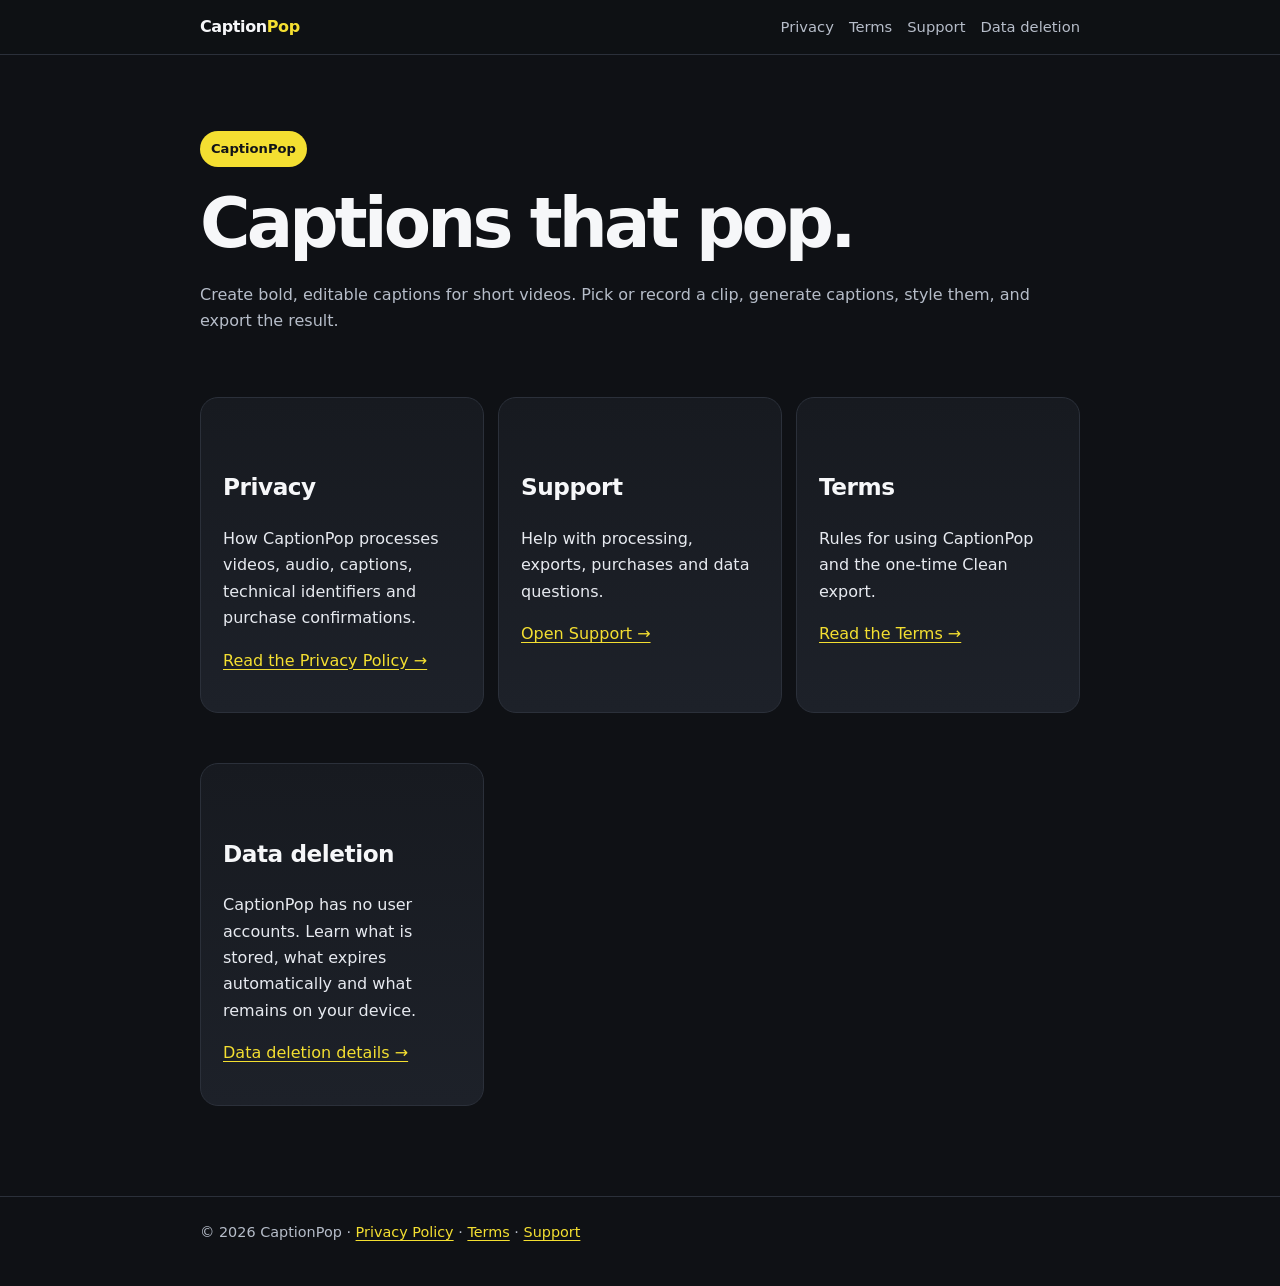
==== index.html @ 77ddbf79 "Add index.html" ====
<!doctype html>
<html lang="en">
<head>
<meta charset="utf-8">
<meta name="viewport" content="width=device-width,initial-scale=1">
<meta name="color-scheme" content="dark">
<title>CaptionPop</title>
<meta name="description" content="CaptionPop support, privacy and terms.">
<link rel="stylesheet" href="style.css">
</head>
<body>
<header>
  <nav class="nav" aria-label="Primary">
    <a class="brand" href="index.html">Caption<b>Pop</b></a>
    <div class="links">
      <a href="privacy.html">Privacy</a>
      <a href="terms.html">Terms</a>
      <a href="support.html">Support</a>
      <a href="data-deletion.html">Data deletion</a>
    </div>
  </nav>
</header>
<main>
<section class="hero">
  <span class="pill">CaptionPop</span>
  <h1>Captions that pop.</h1>
  <p class="muted">Create bold, editable captions for short videos. Pick or record a clip, generate captions, style them, and export the result.</p>
</section>
<div class="grid">
  <section class="card"><h2>Privacy</h2><p>How CaptionPop processes videos, audio, captions, technical identifiers and purchase confirmations.</p><p><a href="privacy.html">Read the Privacy Policy →</a></p></section>
  <section class="card"><h2>Support</h2><p>Help with processing, exports, purchases and data questions.</p><p><a href="support.html">Open Support →</a></p></section>
  <section class="card"><h2>Terms</h2><p>Rules for using CaptionPop and the one-time Clean export.</p><p><a href="terms.html">Read the Terms →</a></p></section>
  <section class="card"><h2>Data deletion</h2><p>CaptionPop has no user accounts. Learn what is stored, what expires automatically and what remains on your device.</p><p><a href="data-deletion.html">Data deletion details →</a></p></section>
</div>
</main>
<footer>
  <div class="footer">
    © 2026 CaptionPop · <a href="privacy.html">Privacy Policy</a> ·
    <a href="terms.html">Terms</a> · <a href="support.html">Support</a>
  </div>
</footer>
</body>
</html>
---- style.css ----
:root{
  --bg:#0f1115;
  --panel:#171a20;
  --panel2:#1d2129;
  --text:#f6f7f9;
  --muted:#b6bdc9;
  --line:#2b303a;
  --accent:#f4df31;
  --ink:#111318;
  --max:920px;
}
*{box-sizing:border-box}
html{scroll-behavior:smooth}
body{
  margin:0;
  font-family:Inter,ui-sans-serif,system-ui,-apple-system,BlinkMacSystemFont,"Segoe UI",Roboto,Arial,sans-serif;
  background:var(--bg);
  color:var(--text);
  line-height:1.65;
}
a{color:var(--accent);text-underline-offset:3px}
header{
  position:sticky;top:0;z-index:5;
  background:rgba(15,17,21,.94);
  backdrop-filter:blur(10px);
  border-bottom:1px solid var(--line);
}
.nav{
  max-width:var(--max);margin:auto;padding:14px 20px;
  display:flex;gap:18px;align-items:center;justify-content:space-between;
}
.brand{font-weight:900;letter-spacing:-.4px;color:var(--text);text-decoration:none}
.brand b{color:var(--accent)}
.links{display:flex;gap:15px;flex-wrap:wrap;font-size:.92rem}
.links a{color:var(--muted);text-decoration:none}
.links a:hover{color:var(--text)}
main{max-width:var(--max);margin:auto;padding:56px 20px 72px}
.hero{padding:20px 0 28px}
.kicker{font-size:.8rem;text-transform:uppercase;letter-spacing:.16em;color:var(--accent);font-weight:800}
h1{font-size:clamp(2.1rem,6vw,4.3rem);line-height:1.02;letter-spacing:-.055em;margin:.3em 0 .35em}
h2{font-size:1.45rem;margin-top:2.1em;letter-spacing:-.02em}
h3{font-size:1.05rem;margin-top:1.6em}
p,li{color:#e7eaf0}
.muted{color:var(--muted)}
.card{
  background:linear-gradient(180deg,var(--panel),var(--panel2));
  border:1px solid var(--line);
  border-radius:18px;
  padding:22px;
  margin:18px 0;
}
.grid{display:grid;grid-template-columns:repeat(auto-fit,minmax(240px,1fr));gap:14px}
.pill{display:inline-block;background:var(--accent);color:var(--ink);font-weight:900;border-radius:999px;padding:7px 11px;font-size:.82rem}
.notice{border-left:4px solid var(--accent);padding:12px 16px;background:#181b21;border-radius:8px}
code{background:#20242b;padding:.15rem .35rem;border-radius:5px}
footer{border-top:1px solid var(--line);color:var(--muted)}
.footer{max-width:var(--max);margin:auto;padding:24px 20px 42px;font-size:.9rem}
ul{padding-left:1.25rem}
table{width:100%;border-collapse:collapse;margin:16px 0}
td,th{border-bottom:1px solid var(--line);padding:10px 8px;text-align:left;vertical-align:top}
th{color:var(--muted);font-size:.86rem}
@media(max-width:650px){
  .nav{align-items:flex-start;flex-direction:column}
  main{padding-top:34px}
  .links{gap:11px}
}
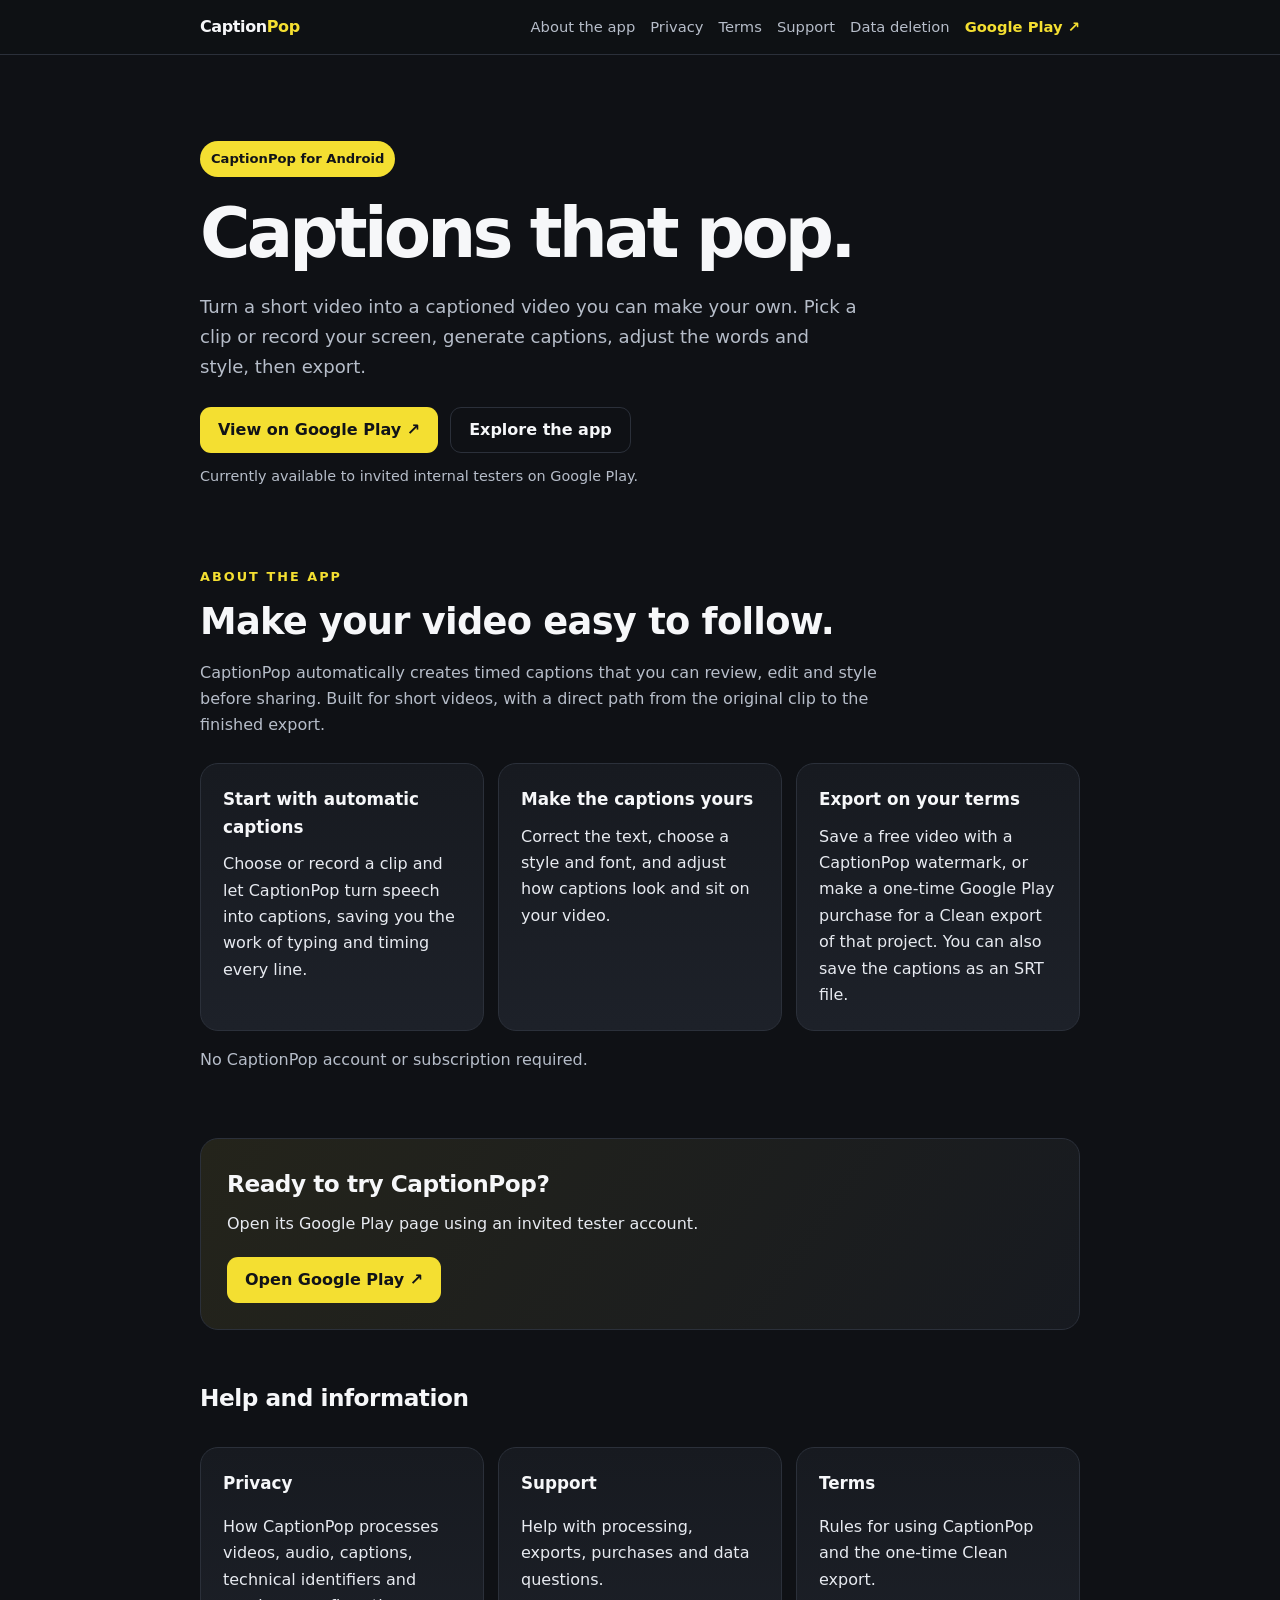
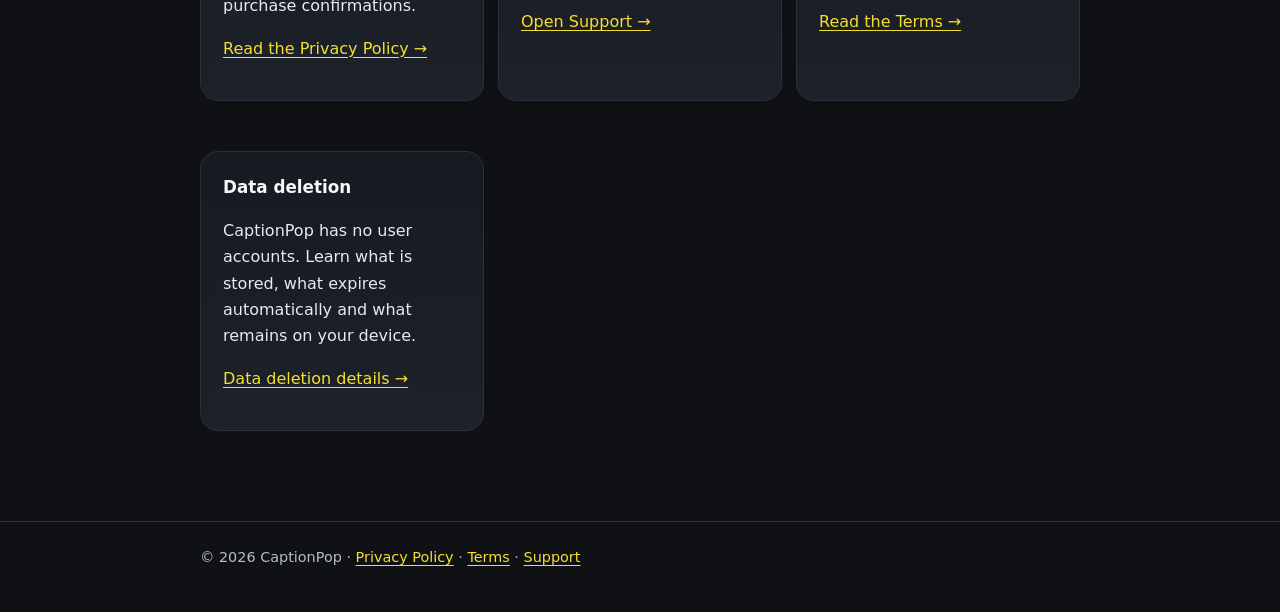
==== commit 8a4691b2: "Add app overview and Google Play links" ====
--- a/index.html
+++ b/index.html
@@ -4,8 +4,8 @@
 <meta charset="utf-8">
 <meta name="viewport" content="width=device-width,initial-scale=1">
 <meta name="color-scheme" content="dark">
-<title>CaptionPop</title>
-<meta name="description" content="CaptionPop support, privacy and terms.">
+<title>CaptionPop · Captions that pop</title>
+<meta name="description" content="CaptionPop adds editable captions to short videos. Choose a style, export for free with a watermark, or buy a one-time Clean export.">
 <link rel="stylesheet" href="style.css">
 </head>
 <body>
@@ -13,25 +13,51 @@
   <nav class="nav" aria-label="Primary">
     <a class="brand" href="index.html">Caption<b>Pop</b></a>
     <div class="links">
+      <a href="#about">About the app</a>
       <a href="privacy.html">Privacy</a>
       <a href="terms.html">Terms</a>
       <a href="support.html">Support</a>
       <a href="data-deletion.html">Data deletion</a>
+      <a class="nav-play" href="https://play.google.com/store/apps/details?id=app.captionpop.captionpop">Google Play ↗</a>
     </div>
   </nav>
 </header>
 <main>
-<section class="hero">
-  <span class="pill">CaptionPop</span>
-  <h1>Captions that pop.</h1>
-  <p class="muted">Create bold, editable captions for short videos. Pick or record a clip, generate captions, style them, and export the result.</p>
+<section class="hero" aria-labelledby="hero-title">
+  <span class="pill">CaptionPop for Android</span>
+  <h1 id="hero-title">Captions that pop.</h1>
+  <p class="muted">Turn a short video into a captioned video you can make your own. Pick a clip or record your screen, generate captions, adjust the words and style, then export.</p>
+  <div class="actions">
+    <a class="button" href="https://play.google.com/store/apps/details?id=app.captionpop.captionpop">View on Google Play ↗</a>
+    <a class="button button-secondary" href="#about">Explore the app</a>
+  </div>
+  <p class="availability">Currently available to invited internal testers on Google Play.</p>
 </section>
-<div class="grid">
-  <section class="card"><h2>Privacy</h2><p>How CaptionPop processes videos, audio, captions, technical identifiers and purchase confirmations.</p><p><a href="privacy.html">Read the Privacy Policy →</a></p></section>
-  <section class="card"><h2>Support</h2><p>Help with processing, exports, purchases and data questions.</p><p><a href="support.html">Open Support →</a></p></section>
-  <section class="card"><h2>Terms</h2><p>Rules for using CaptionPop and the one-time Clean export.</p><p><a href="terms.html">Read the Terms →</a></p></section>
-  <section class="card"><h2>Data deletion</h2><p>CaptionPop has no user accounts. Learn what is stored, what expires automatically and what remains on your device.</p><p><a href="data-deletion.html">Data deletion details →</a></p></section>
-</div>
+<section id="about" class="about" aria-labelledby="about-title">
+  <div class="kicker">About the app</div>
+  <h2 id="about-title">Make your video easy to follow.</h2>
+  <p class="muted">CaptionPop automatically creates timed captions that you can review, edit and style before sharing. Built for short videos, with a direct path from the original clip to the finished export.</p>
+  <div class="grid feature-grid">
+    <div class="card"><h3>Start with automatic captions</h3><p>Choose or record a clip and let CaptionPop turn speech into captions, saving you the work of typing and timing every line.</p></div>
+    <div class="card"><h3>Make the captions yours</h3><p>Correct the text, choose a style and font, and adjust how captions look and sit on your video.</p></div>
+    <div class="card"><h3>Export on your terms</h3><p>Save a free video with a CaptionPop watermark, or make a one-time Google Play purchase for a Clean export of that project. You can also save the captions as an SRT file.</p></div>
+  </div>
+  <p class="muted">No CaptionPop account or subscription required.</p>
+</section>
+<section class="cta-panel" aria-labelledby="cta-title">
+  <h2 id="cta-title">Ready to try CaptionPop?</h2>
+  <p>Open its Google Play page using an invited tester account.</p>
+  <a class="button" href="https://play.google.com/store/apps/details?id=app.captionpop.captionpop">Open Google Play ↗</a>
+</section>
+<section class="site-info" aria-labelledby="info-title">
+  <h2 id="info-title">Help and information</h2>
+  <div class="grid">
+    <div class="card"><h3>Privacy</h3><p>How CaptionPop processes videos, audio, captions, technical identifiers and purchase confirmations.</p><p><a href="privacy.html">Read the Privacy Policy →</a></p></div>
+    <div class="card"><h3>Support</h3><p>Help with processing, exports, purchases and data questions.</p><p><a href="support.html">Open Support →</a></p></div>
+    <div class="card"><h3>Terms</h3><p>Rules for using CaptionPop and the one-time Clean export.</p><p><a href="terms.html">Read the Terms →</a></p></div>
+    <div class="card"><h3>Data deletion</h3><p>CaptionPop has no user accounts. Learn what is stored, what expires automatically and what remains on your device.</p><p><a href="data-deletion.html">Data deletion details →</a></p></div>
+  </div>
+</section>
 </main>
 <footer>
   <div class="footer">
--- a/style.css
+++ b/style.css
@@ -64,3 +64,38 @@
   main{padding-top:34px}
   .links{gap:11px}
 }
+
+/* Landing page */
+.links .nav-play{color:var(--accent);font-weight:800}
+.hero{padding:30px 0 62px}
+.hero .muted{max-width:660px;font-size:1.13rem}
+.actions{display:flex;flex-wrap:wrap;align-items:center;gap:12px;margin-top:26px}
+.button{
+  display:inline-flex;align-items:center;justify-content:center;
+  min-height:46px;padding:11px 18px;border-radius:11px;
+  background:var(--accent);color:var(--ink);
+  font-weight:800;text-decoration:none;line-height:1.3;
+}
+.button:hover,.button:focus-visible{background:#fff078;color:var(--ink)}
+.button-secondary{background:transparent;border:1px solid var(--line);color:var(--text)}
+.button-secondary:hover,.button-secondary:focus-visible{background:var(--panel2);color:var(--text)}
+.availability{color:var(--muted);font-size:.9rem;margin-top:12px}
+.about{scroll-margin-top:110px}
+.about h2{font-size:clamp(1.6rem,4vw,2.3rem);line-height:1.2;margin:.35em 0}
+.about>.muted{max-width:710px}
+.feature-grid{margin:24px 0 12px}
+.feature-grid .card{margin:0}
+.feature-grid h3,.site-info h3{margin:0 0 10px}
+.feature-grid p{margin:0}
+.cta-panel{
+  margin:64px 0 48px;padding:26px;
+  border:1px solid var(--line);border-radius:18px;
+  background:linear-gradient(125deg,#24241b,var(--panel));
+}
+.cta-panel h2{margin:0}
+.cta-panel p{margin:8px 0 20px}
+.site-info h2{margin-bottom:12px}
+@media(max-width:650px){
+  .hero{padding-bottom:48px}
+  .cta-panel{margin:48px 0 38px}
+}
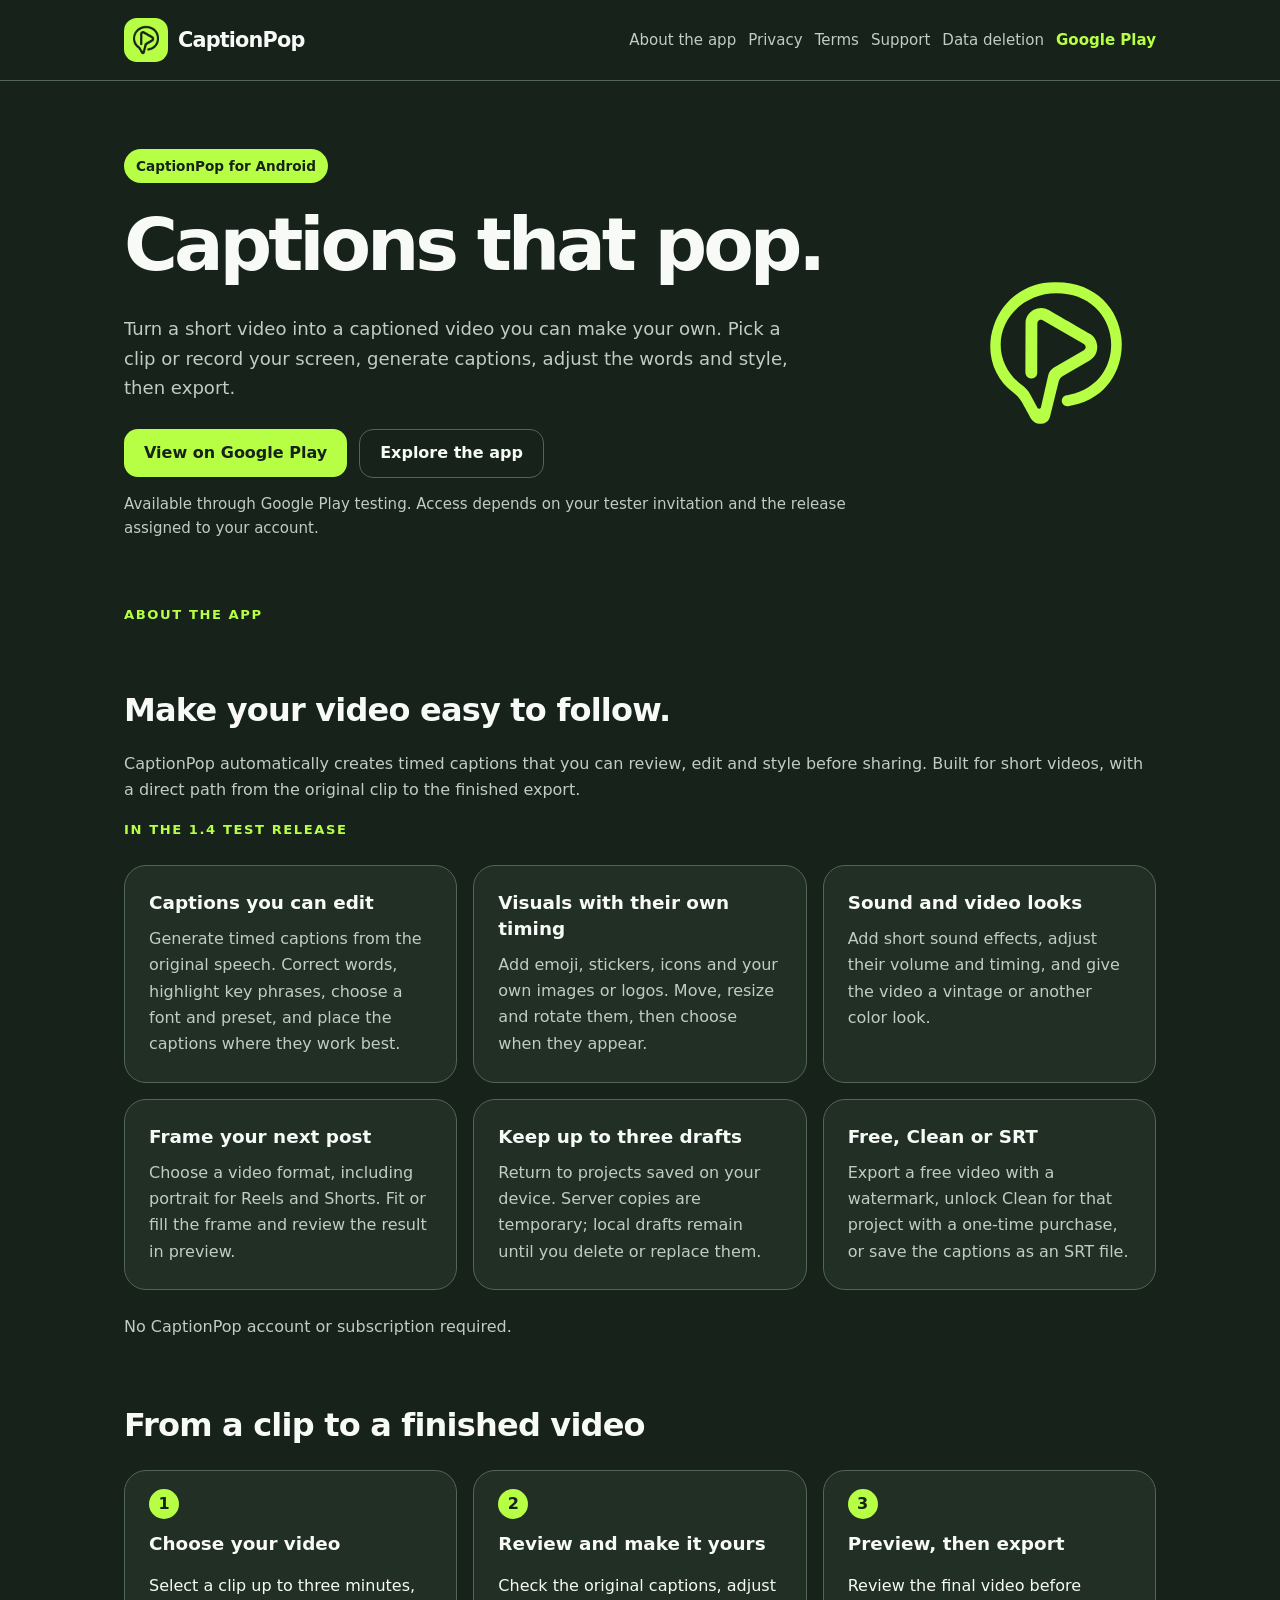
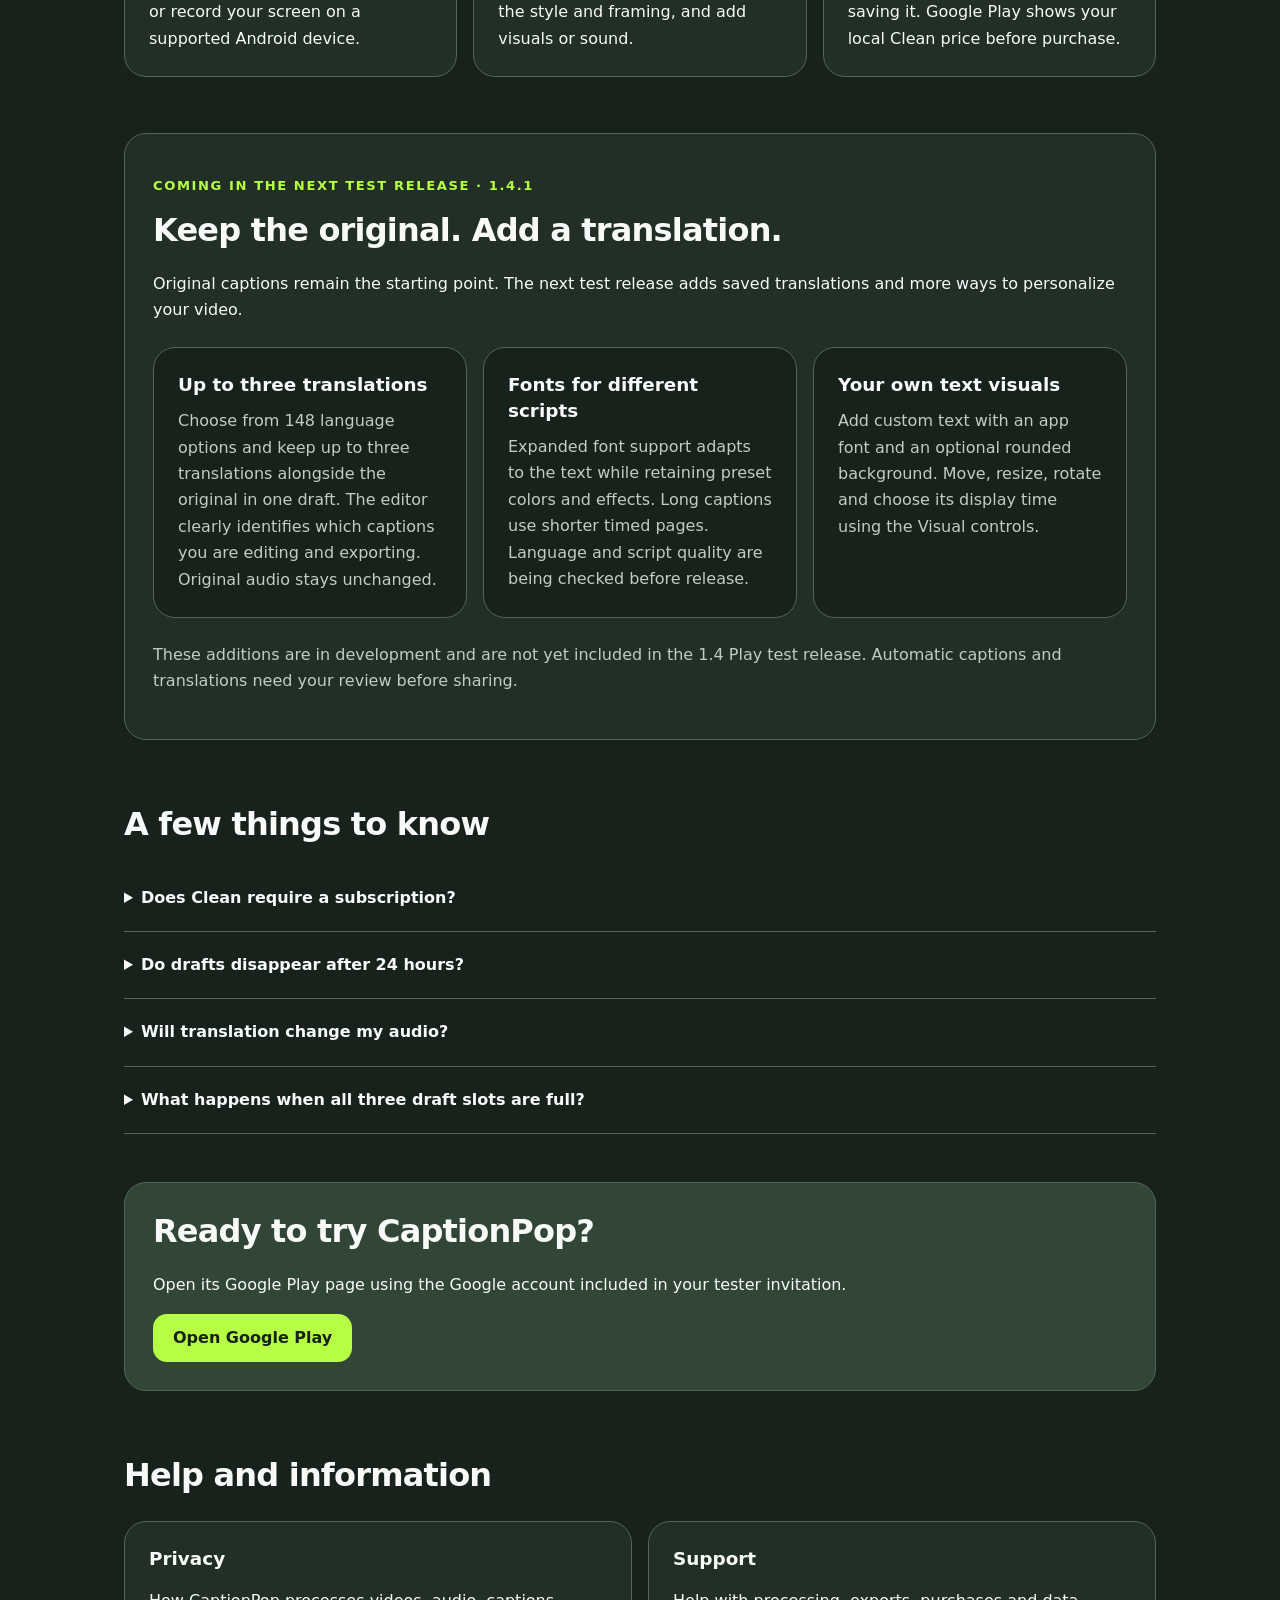
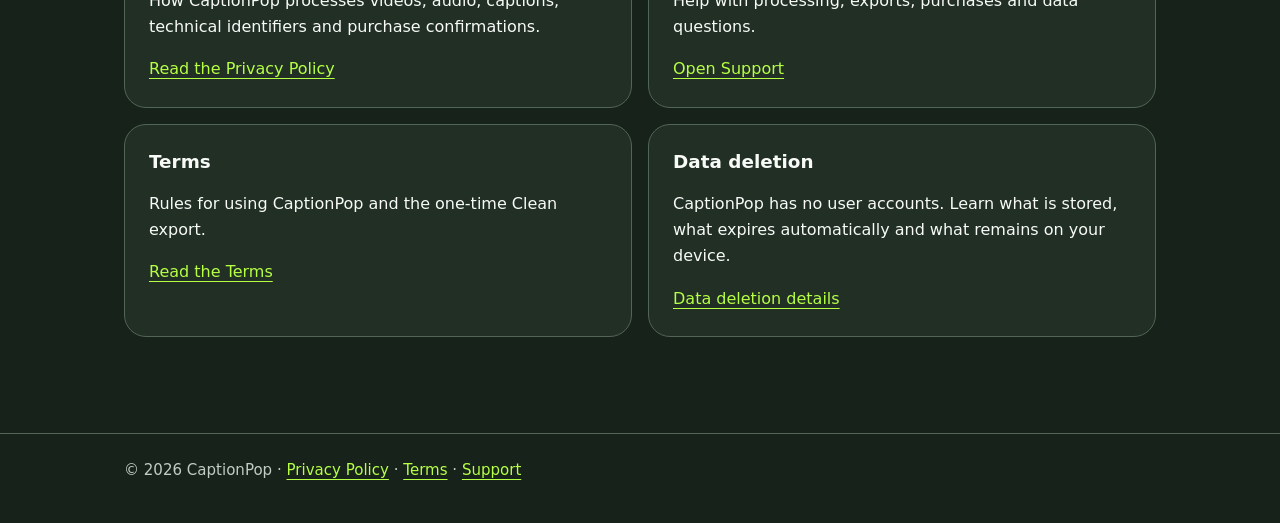
==== commit 6b7ff3f8: "Refresh brand and document current and upcoming features" ====
--- a/index.html
+++ b/index.html
@@ -6,56 +6,91 @@
 <meta name="color-scheme" content="dark">
 <title>CaptionPop · Captions that pop</title>
 <meta name="description" content="CaptionPop adds editable captions to short videos. Choose a style, export for free with a watermark, or buy a one-time Clean export.">
+<link rel="icon" href="assets/app-icon.png" type="image/png">
 <link rel="stylesheet" href="style.css">
 </head>
 <body>
+<a class="skip-link" href="#main-content">Skip to content</a>
 <header>
   <nav class="nav" aria-label="Primary">
-    <a class="brand" href="index.html">Caption<b>Pop</b></a>
+    <a class="brand" href="index.html"><img src="assets/app-icon.png" width="44" height="44" alt=""><span>CaptionPop</span></a>
     <div class="links">
       <a href="#about">About the app</a>
       <a href="privacy.html">Privacy</a>
       <a href="terms.html">Terms</a>
       <a href="support.html">Support</a>
       <a href="data-deletion.html">Data deletion</a>
-      <a class="nav-play" href="https://play.google.com/store/apps/details?id=app.captionpop.captionpop">Google Play ↗</a>
+      <a class="nav-play" href="https://play.google.com/store/apps/details?id=app.captionpop.captionpop">Google Play</a>
     </div>
   </nav>
 </header>
-<main>
-<section class="hero" aria-labelledby="hero-title">
+<main id="main-content">
+<section class="hero hero-layout" aria-labelledby="hero-title">
+  <div>
   <span class="pill">CaptionPop for Android</span>
   <h1 id="hero-title">Captions that pop.</h1>
   <p class="muted">Turn a short video into a captioned video you can make your own. Pick a clip or record your screen, generate captions, adjust the words and style, then export.</p>
   <div class="actions">
-    <a class="button" href="https://play.google.com/store/apps/details?id=app.captionpop.captionpop">View on Google Play ↗</a>
+    <a class="button" href="https://play.google.com/store/apps/details?id=app.captionpop.captionpop">View on Google Play</a>
     <a class="button button-secondary" href="#about">Explore the app</a>
   </div>
-  <p class="availability">Currently available to invited internal testers on Google Play.</p>
+  <p class="availability">Available through Google Play testing. Access depends on your tester invitation and the release assigned to your account.</p>
+  </div>
+  <img class="hero-mark" src="assets/logo-lime.svg" width="200" height="200" alt="" aria-hidden="true">
 </section>
 <section id="about" class="about" aria-labelledby="about-title">
   <div class="kicker">About the app</div>
   <h2 id="about-title">Make your video easy to follow.</h2>
   <p class="muted">CaptionPop automatically creates timed captions that you can review, edit and style before sharing. Built for short videos, with a direct path from the original clip to the finished export.</p>
+  <p class="kicker">In the 1.4 test release</p>
   <div class="grid feature-grid">
-    <div class="card"><h3>Start with automatic captions</h3><p>Choose or record a clip and let CaptionPop turn speech into captions, saving you the work of typing and timing every line.</p></div>
-    <div class="card"><h3>Make the captions yours</h3><p>Correct the text, choose a style and font, and adjust how captions look and sit on your video.</p></div>
-    <div class="card"><h3>Export on your terms</h3><p>Save a free video with a CaptionPop watermark, or make a one-time Google Play purchase for a Clean export of that project. You can also save the captions as an SRT file.</p></div>
+    <div class="card"><h3>Captions you can edit</h3><p>Generate timed captions from the original speech. Correct words, highlight key phrases, choose a font and preset, and place the captions where they work best.</p></div>
+    <div class="card"><h3>Visuals with their own timing</h3><p>Add emoji, stickers, icons and your own images or logos. Move, resize and rotate them, then choose when they appear.</p></div>
+    <div class="card"><h3>Sound and video looks</h3><p>Add short sound effects, adjust their volume and timing, and give the video a vintage or another color look.</p></div>
+    <div class="card"><h3>Frame your next post</h3><p>Choose a video format, including portrait for Reels and Shorts. Fit or fill the frame and review the result in preview.</p></div>
+    <div class="card"><h3>Keep up to three drafts</h3><p>Return to projects saved on your device. Server copies are temporary; local drafts remain until you delete or replace them.</p></div>
+    <div class="card"><h3>Free, Clean or SRT</h3><p>Export a free video with a watermark, unlock Clean for that project with a one-time purchase, or save the captions as an SRT file.</p></div>
   </div>
   <p class="muted">No CaptionPop account or subscription required.</p>
 </section>
+<section aria-labelledby="workflow-title">
+  <h2 id="workflow-title">From a clip to a finished video</h2>
+  <ol class="grid steps">
+    <li class="card"><h3>Choose your video</h3><p>Select a clip up to three minutes, or record your screen on a supported Android device.</p></li>
+    <li class="card"><h3>Review and make it yours</h3><p>Check the original captions, adjust the style and framing, and add visuals or sound.</p></li>
+    <li class="card"><h3>Preview, then export</h3><p>Review the final video before saving it. Google Play shows your local Clean price before purchase.</p></li>
+  </ol>
+</section>
+<section class="coming" aria-labelledby="coming-title">
+  <p class="kicker">Coming in the next test release · 1.4.1</p>
+  <h2 id="coming-title">Keep the original. Add a translation.</h2>
+  <p>Original captions remain the starting point. The next test release adds saved translations and more ways to personalize your video.</p>
+  <div class="grid feature-grid">
+    <div class="card"><h3>Up to three translations</h3><p>Choose from 148 language options and keep up to three translations alongside the original in one draft. The editor clearly identifies which captions you are editing and exporting. Original audio stays unchanged.</p></div>
+    <div class="card"><h3>Fonts for different scripts</h3><p>Expanded font support adapts to the text while retaining preset colors and effects. Long captions use shorter timed pages. Language and script quality are being checked before release.</p></div>
+    <div class="card"><h3>Your own text visuals</h3><p>Add custom text with an app font and an optional rounded background. Move, resize, rotate and choose its display time using the Visual controls.</p></div>
+  </div>
+  <p class="muted">These additions are in development and are not yet included in the 1.4 Play test release. Automatic captions and translations need your review before sharing.</p>
+</section>
+<section class="faq" aria-labelledby="faq-title">
+  <h2 id="faq-title">A few things to know</h2>
+  <details><summary>Does Clean require a subscription?</summary><p>No. Clean is a one-time Google Play purchase for the selected project. Check the price and currency shown by Google Play before confirming. A purchase does not transfer to a replacement draft.</p></details>
+  <details><summary>Do drafts disappear after 24 hours?</summary><p>Local drafts remain on your device until you delete or replace them. Temporary server copies are scheduled for deletion within 24 hours; reopening a draft does not renew that window. Keep your original video and save exports you want to retain.</p></details>
+  <details><summary>Will translation change my audio?</summary><p>No. The upcoming translation feature changes caption text. The original video and spoken audio remain unchanged; it is not voice dubbing.</p></details>
+  <details><summary>What happens when all three draft slots are full?</summary><p>Choose a draft to replace. The previous draft stays safe until the new video finishes processing and saving. An unfinished replacement can be resumed or discarded.</p></details>
+</section>
 <section class="cta-panel" aria-labelledby="cta-title">
   <h2 id="cta-title">Ready to try CaptionPop?</h2>
-  <p>Open its Google Play page using an invited tester account.</p>
-  <a class="button" href="https://play.google.com/store/apps/details?id=app.captionpop.captionpop">Open Google Play ↗</a>
+  <p>Open its Google Play page using the Google account included in your tester invitation.</p>
+  <a class="button" href="https://play.google.com/store/apps/details?id=app.captionpop.captionpop">Open Google Play</a>
 </section>
 <section class="site-info" aria-labelledby="info-title">
   <h2 id="info-title">Help and information</h2>
   <div class="grid">
-    <div class="card"><h3>Privacy</h3><p>How CaptionPop processes videos, audio, captions, technical identifiers and purchase confirmations.</p><p><a href="privacy.html">Read the Privacy Policy →</a></p></div>
-    <div class="card"><h3>Support</h3><p>Help with processing, exports, purchases and data questions.</p><p><a href="support.html">Open Support →</a></p></div>
-    <div class="card"><h3>Terms</h3><p>Rules for using CaptionPop and the one-time Clean export.</p><p><a href="terms.html">Read the Terms →</a></p></div>
-    <div class="card"><h3>Data deletion</h3><p>CaptionPop has no user accounts. Learn what is stored, what expires automatically and what remains on your device.</p><p><a href="data-deletion.html">Data deletion details →</a></p></div>
+    <div class="card"><h3>Privacy</h3><p>How CaptionPop processes videos, audio, captions, technical identifiers and purchase confirmations.</p><p><a href="privacy.html">Read the Privacy Policy</a></p></div>
+    <div class="card"><h3>Support</h3><p>Help with processing, exports, purchases and data questions.</p><p><a href="support.html">Open Support</a></p></div>
+    <div class="card"><h3>Terms</h3><p>Rules for using CaptionPop and the one-time Clean export.</p><p><a href="terms.html">Read the Terms</a></p></div>
+    <div class="card"><h3>Data deletion</h3><p>CaptionPop has no user accounts. Learn what is stored, what expires automatically and what remains on your device.</p><p><a href="data-deletion.html">Data deletion details</a></p></div>
   </div>
 </section>
 </main>
--- a/style.css
+++ b/style.css
@@ -1,101 +1,64 @@
-:root{
-  --bg:#0f1115;
-  --panel:#171a20;
-  --panel2:#1d2129;
-  --text:#f6f7f9;
-  --muted:#b6bdc9;
-  --line:#2b303a;
-  --accent:#f4df31;
-  --ink:#111318;
-  --max:920px;
-}
+/* CaptionPop brand tokens match the Android app. */
+:root{--bg:#17221A;--panel:#212F25;--panel2:#314636;--text:#f7faf7;--muted:#c0cdc2;--line:#526556;--accent:#B6FF45;--ink:#17221A;--max:1080px}
 *{box-sizing:border-box}
-html{scroll-behavior:smooth}
-body{
-  margin:0;
-  font-family:Inter,ui-sans-serif,system-ui,-apple-system,BlinkMacSystemFont,"Segoe UI",Roboto,Arial,sans-serif;
-  background:var(--bg);
-  color:var(--text);
-  line-height:1.65;
-}
-a{color:var(--accent);text-underline-offset:3px}
-header{
-  position:sticky;top:0;z-index:5;
-  background:rgba(15,17,21,.94);
-  backdrop-filter:blur(10px);
-  border-bottom:1px solid var(--line);
-}
-.nav{
-  max-width:var(--max);margin:auto;padding:14px 20px;
-  display:flex;gap:18px;align-items:center;justify-content:space-between;
-}
-.brand{font-weight:900;letter-spacing:-.4px;color:var(--text);text-decoration:none}
-.brand b{color:var(--accent)}
-.links{display:flex;gap:15px;flex-wrap:wrap;font-size:.92rem}
-.links a{color:var(--muted);text-decoration:none}
-.links a:hover{color:var(--text)}
-main{max-width:var(--max);margin:auto;padding:56px 20px 72px}
-.hero{padding:20px 0 28px}
-.kicker{font-size:.8rem;text-transform:uppercase;letter-spacing:.16em;color:var(--accent);font-weight:800}
-h1{font-size:clamp(2.1rem,6vw,4.3rem);line-height:1.02;letter-spacing:-.055em;margin:.3em 0 .35em}
-h2{font-size:1.45rem;margin-top:2.1em;letter-spacing:-.02em}
-h3{font-size:1.05rem;margin-top:1.6em}
-p,li{color:#e7eaf0}
-.muted{color:var(--muted)}
-.card{
-  background:linear-gradient(180deg,var(--panel),var(--panel2));
-  border:1px solid var(--line);
-  border-radius:18px;
-  padding:22px;
-  margin:18px 0;
-}
-.grid{display:grid;grid-template-columns:repeat(auto-fit,minmax(240px,1fr));gap:14px}
-.pill{display:inline-block;background:var(--accent);color:var(--ink);font-weight:900;border-radius:999px;padding:7px 11px;font-size:.82rem}
-.notice{border-left:4px solid var(--accent);padding:12px 16px;background:#181b21;border-radius:8px}
-code{background:#20242b;padding:.15rem .35rem;border-radius:5px}
-footer{border-top:1px solid var(--line);color:var(--muted)}
-.footer{max-width:var(--max);margin:auto;padding:24px 20px 42px;font-size:.9rem}
-ul{padding-left:1.25rem}
+html{scroll-behavior:smooth;scroll-padding-top:140px}
+body{margin:0;background:var(--bg);color:var(--text);font:1rem/1.65 system-ui,-apple-system,BlinkMacSystemFont,"Segoe UI",Roboto,Arial,sans-serif}
+a{color:var(--accent);text-underline-offset:4px}
+a:focus-visible,summary:focus-visible{outline:3px solid var(--accent);outline-offset:5px;border-radius:4px}
+header{border-bottom:1px solid var(--line);background:var(--bg)}
+.nav{max-width:var(--max);margin:auto;padding:16px 24px;display:flex;gap:20px;align-items:center;justify-content:space-between;flex-wrap:wrap}
+.brand{display:inline-flex;gap:10px;align-items:center;min-height:48px;flex-shrink:0;font-size:1.3rem;font-weight:800;letter-spacing:-.04em;color:var(--text);text-decoration:none}
+.brand img{width:44px;height:44px;border-radius:13px}
+.links{display:flex;gap:4px 12px;align-items:center;flex-wrap:wrap;font-size:.94rem}
+.links a{min-height:44px;display:inline-flex;align-items:center;color:var(--muted);text-decoration:none}
+.links a:hover,.links a[aria-current=page]{color:var(--text);text-decoration:underline}
+.links .nav-play{color:var(--accent);font-weight:700}
+main{max-width:var(--max);margin:auto;padding:48px 24px 72px}
+.hero{padding:20px 0 48px}
+.hero-layout{display:grid;grid-template-columns:minmax(0,1fr) 200px;align-items:center;gap:48px}
+.hero-mark{width:200px;height:200px}
+.hero .muted{max-width:680px;font-size:1.13rem}
+.kicker{color:var(--accent);font-size:.82rem;font-weight:700;letter-spacing:.12em;text-transform:uppercase}
+h1{font-size:clamp(2.3rem,6vw,4.6rem);line-height:1.07;letter-spacing:-.055em;margin:.3em 0 .4em;overflow-wrap:break-word}
+h2{font-size:clamp(1.5rem,3vw,2rem);line-height:1.3;letter-spacing:-.025em;margin:2em 0 .6em}
+h3{font-size:1.15rem;line-height:1.4;margin:1.4em 0 .6em}
+p,li{color:var(--text);overflow-wrap:break-word}
+.muted,.availability{color:var(--muted)}
+.availability{font-size:.94rem;margin-top:14px}
+.pill{display:inline-block;background:var(--accent);color:var(--ink);border-radius:999px;font-size:.85rem;font-weight:750;padding:6px 12px}
+.actions{display:flex;gap:12px;align-items:center;flex-wrap:wrap;margin-top:26px}
+.button{display:inline-flex;align-items:center;justify-content:center;min-height:48px;padding:12px 20px;border-radius:14px;background:var(--accent);color:var(--ink);font-weight:750;text-decoration:none;line-height:1.4;text-align:center}
+.button:hover{background:#c8ff78}
+.button-secondary{background:transparent;border:1px solid var(--line);color:var(--text)}
+.button-secondary:hover{background:var(--panel2)}
+.grid{display:grid;grid-template-columns:repeat(3,minmax(0,1fr));gap:16px;margin:24px 0}
+.card{padding:24px;border:1px solid var(--line);border-radius:22px;background:var(--panel);min-width:0}
+.card h2,.card h3{margin-top:0}
+.card p:last-child{margin-bottom:0}
+.feature-grid h3{margin-bottom:10px}
+.feature-grid p{margin:0;color:var(--muted)}
+.steps{list-style:none;padding:0;counter-reset:step}
+.steps li{counter-increment:step;position:relative;padding-top:60px}
+.steps li:before{content:counter(step);position:absolute;top:18px;left:24px;display:grid;place-items:center;width:30px;height:30px;border-radius:50%;background:var(--accent);color:var(--ink);font-weight:800}
+.coming{margin:56px 0;padding:28px;background:var(--panel);border:1px solid var(--line);border-radius:22px}
+.coming h2{margin-top:8px}
+.coming .card{background:var(--bg)}
+.notice{padding:14px 18px;background:var(--panel2);border-left:4px solid var(--accent);border-radius:12px}
+.cta-panel{margin:48px 0;padding:28px;border:1px solid var(--line);border-radius:22px;background:var(--panel2)}
+.cta-panel h2{margin-top:0}
+.site-info .grid{grid-template-columns:repeat(2,minmax(0,1fr))}
+.faq details{border-bottom:1px solid var(--line);padding:8px 0}
+.faq summary{min-height:48px;padding:12px 0;cursor:pointer;font-weight:650}
+.faq details p{margin:4px 0 18px;color:var(--muted)}
+code{background:var(--panel2);padding:.15rem .35rem;border-radius:5px;overflow-wrap:anywhere}
+ul{padding-left:1.3rem}
 table{width:100%;border-collapse:collapse;margin:16px 0}
-td,th{border-bottom:1px solid var(--line);padding:10px 8px;text-align:left;vertical-align:top}
-th{color:var(--muted);font-size:.86rem}
-@media(max-width:650px){
-  .nav{align-items:flex-start;flex-direction:column}
-  main{padding-top:34px}
-  .links{gap:11px}
-}
-
-/* Landing page */
-.links .nav-play{color:var(--accent);font-weight:800}
-.hero{padding:30px 0 62px}
-.hero .muted{max-width:660px;font-size:1.13rem}
-.actions{display:flex;flex-wrap:wrap;align-items:center;gap:12px;margin-top:26px}
-.button{
-  display:inline-flex;align-items:center;justify-content:center;
-  min-height:46px;padding:11px 18px;border-radius:11px;
-  background:var(--accent);color:var(--ink);
-  font-weight:800;text-decoration:none;line-height:1.3;
-}
-.button:hover,.button:focus-visible{background:#fff078;color:var(--ink)}
-.button-secondary{background:transparent;border:1px solid var(--line);color:var(--text)}
-.button-secondary:hover,.button-secondary:focus-visible{background:var(--panel2);color:var(--text)}
-.availability{color:var(--muted);font-size:.9rem;margin-top:12px}
-.about{scroll-margin-top:110px}
-.about h2{font-size:clamp(1.6rem,4vw,2.3rem);line-height:1.2;margin:.35em 0}
-.about>.muted{max-width:710px}
-.feature-grid{margin:24px 0 12px}
-.feature-grid .card{margin:0}
-.feature-grid h3,.site-info h3{margin:0 0 10px}
-.feature-grid p{margin:0}
-.cta-panel{
-  margin:64px 0 48px;padding:26px;
-  border:1px solid var(--line);border-radius:18px;
-  background:linear-gradient(125deg,#24241b,var(--panel));
-}
-.cta-panel h2{margin:0}
-.cta-panel p{margin:8px 0 20px}
-.site-info h2{margin-bottom:12px}
-@media(max-width:650px){
-  .hero{padding-bottom:48px}
-  .cta-panel{margin:48px 0 38px}
-}
+td,th{border-bottom:1px solid var(--line);padding:10px 8px;text-align:left;vertical-align:top;overflow-wrap:anywhere}
+th{color:var(--muted);font-size:.9rem}
+footer{border-top:1px solid var(--line)}
+.footer{max-width:var(--max);margin:auto;padding:24px 24px 40px;color:var(--muted);font-size:.94rem}
+.skip-link{position:absolute;top:8px;left:8px;transform:translateY(-180%);z-index:10;background:var(--accent);color:var(--ink);padding:12px}
+.skip-link:focus{transform:translateY(0)}
+@media(max-width:850px){.hero-layout{grid-template-columns:1fr}.hero-mark{display:none}.grid{grid-template-columns:repeat(2,minmax(0,1fr))}}
+@media(max-width:600px){.nav{align-items:flex-start;gap:8px;padding:12px 20px}.links{gap:2px 14px}main{padding:28px 20px 48px}.hero{padding:14px 0 32px}.grid,.site-info .grid{grid-template-columns:1fr}.card{padding:20px}.coming,.cta-panel{padding:20px;margin:36px 0}.actions{align-items:stretch}.actions .button{flex:1 1 180px}.footer{padding-inline:20px}}
+@media(prefers-reduced-motion:reduce){html{scroll-behavior:auto}}
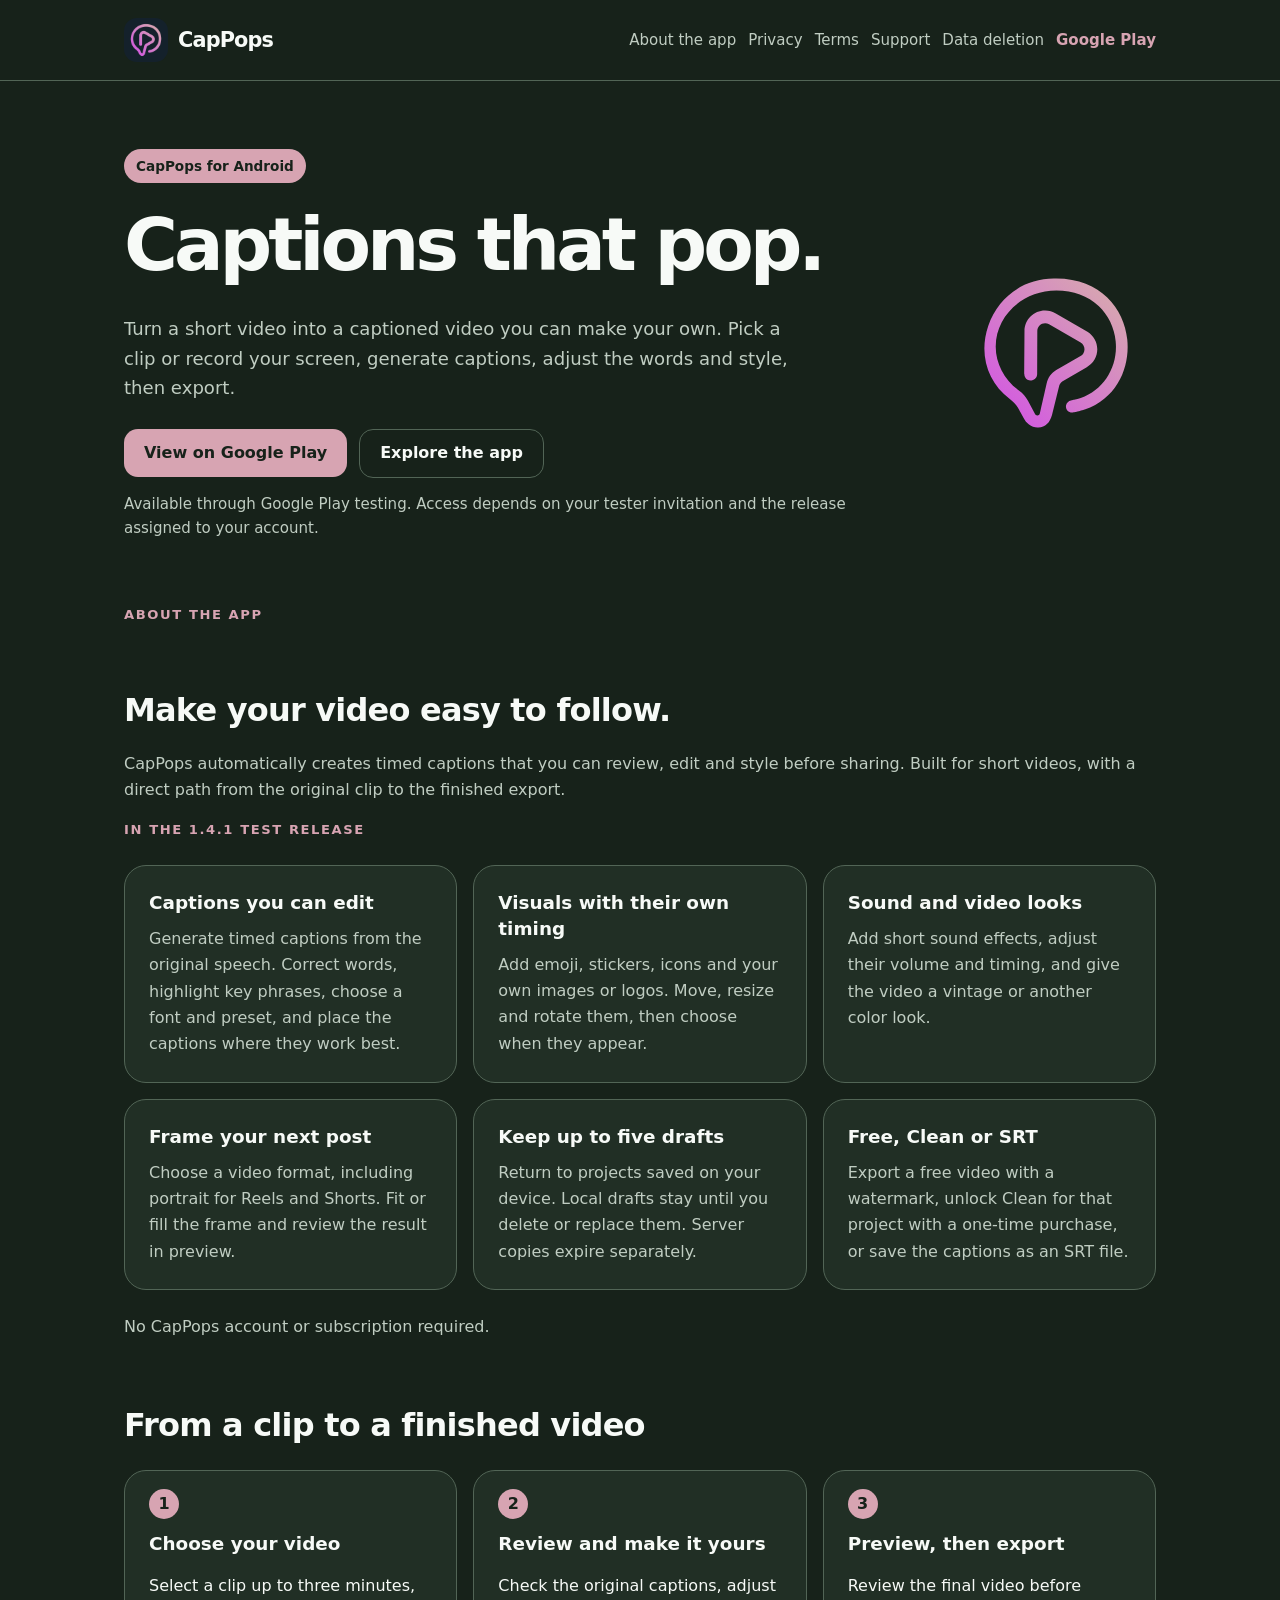
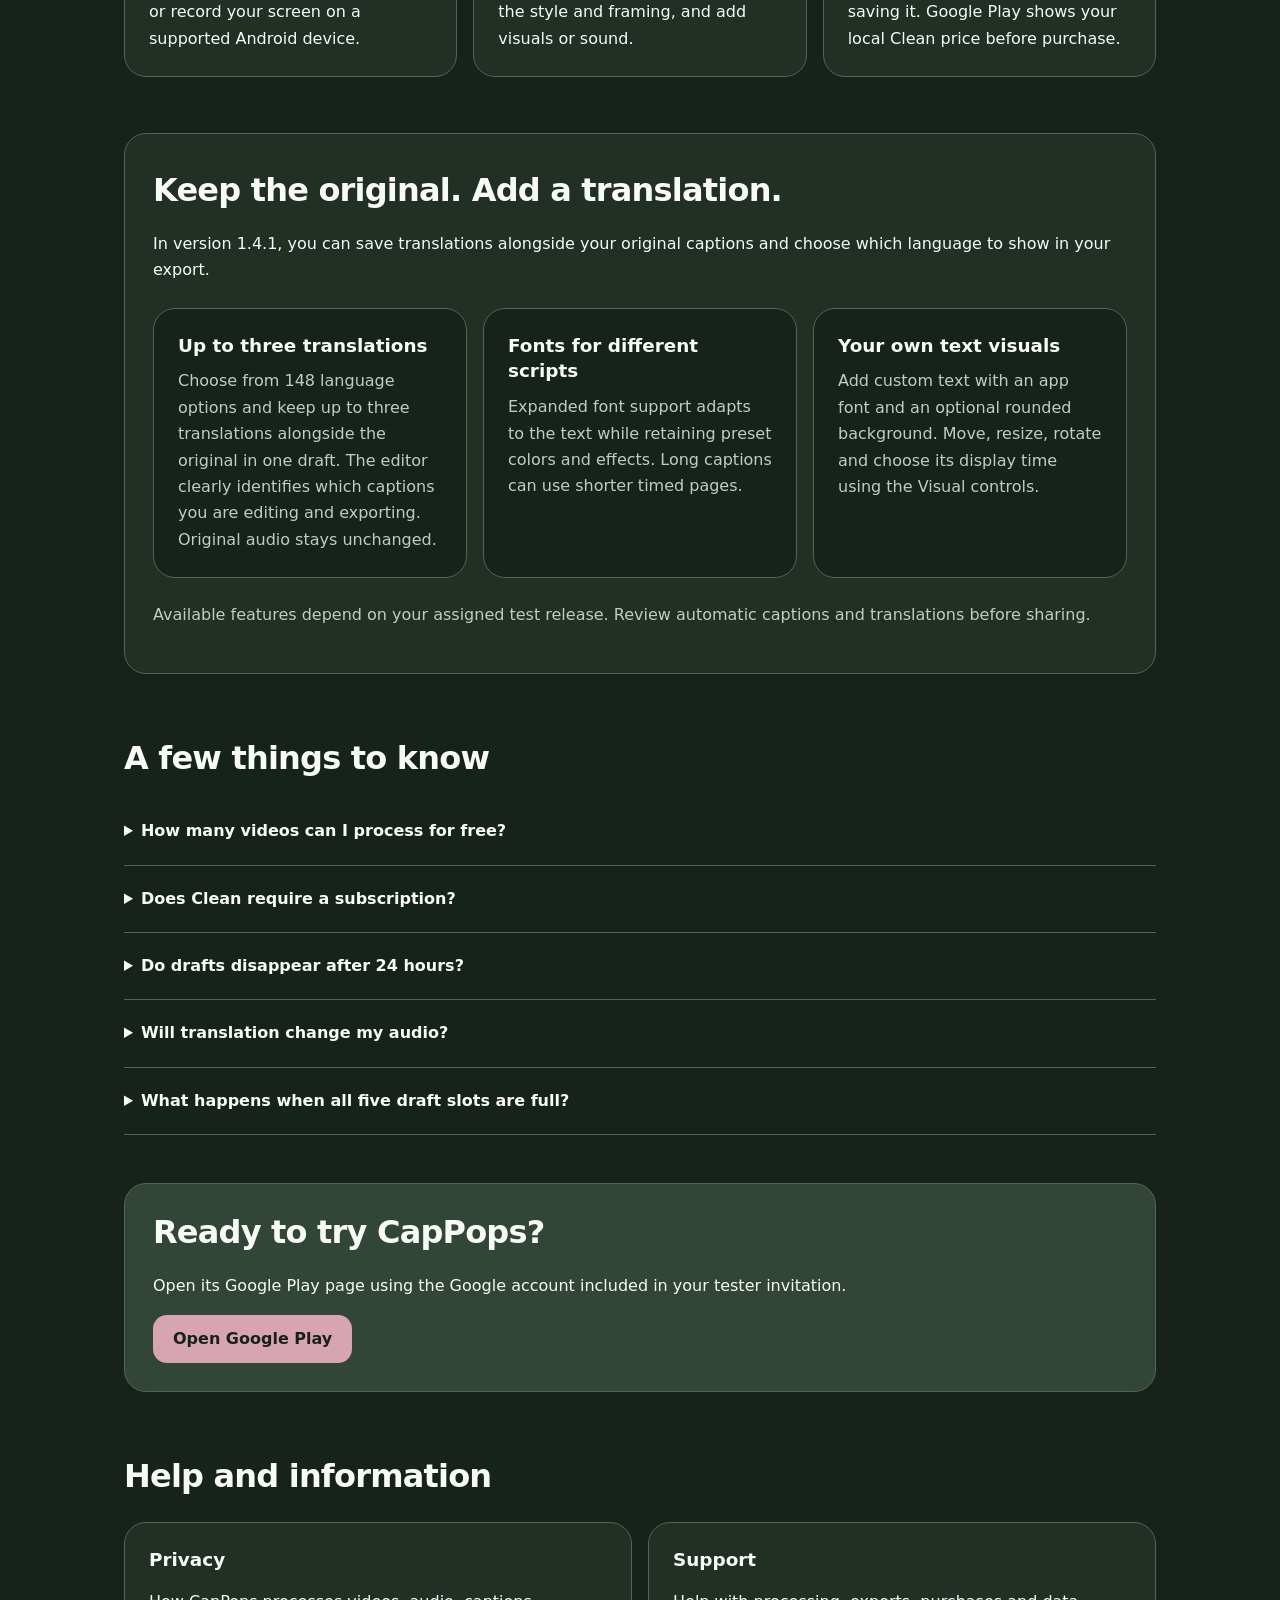
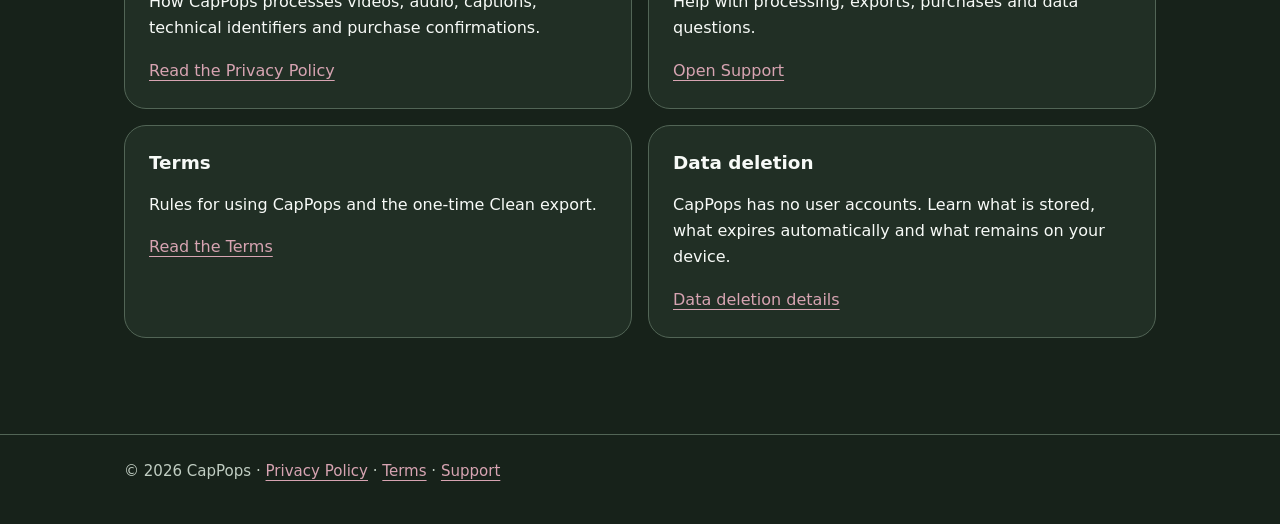
==== commit 462a1d24: "Update captionpop.app for CapPops and version 1.4.1" ====
--- a/index.html
+++ b/index.html
@@ -4,8 +4,8 @@
 <meta charset="utf-8">
 <meta name="viewport" content="width=device-width,initial-scale=1">
 <meta name="color-scheme" content="dark">
-<title>CaptionPop · Captions that pop</title>
-<meta name="description" content="CaptionPop adds editable captions to short videos. Choose a style, export for free with a watermark, or buy a one-time Clean export.">
+<title>CapPops · Captions that pop</title>
+<meta name="description" content="CapPops adds editable captions to short videos. Choose a style, export for free with a watermark, or buy a one-time Clean export.">
 <link rel="icon" href="assets/app-icon.png" type="image/png">
 <link rel="stylesheet" href="style.css">
 </head>
@@ -13,7 +13,7 @@
 <a class="skip-link" href="#main-content">Skip to content</a>
 <header>
   <nav class="nav" aria-label="Primary">
-    <a class="brand" href="index.html"><img src="assets/app-icon.png" width="44" height="44" alt=""><span>CaptionPop</span></a>
+    <a class="brand" href="index.html"><img src="assets/app-icon.png" width="44" height="44" alt=""><span>CapPops</span></a>
     <div class="links">
       <a href="#about">About the app</a>
       <a href="privacy.html">Privacy</a>
@@ -27,7 +27,7 @@
 <main id="main-content">
 <section class="hero hero-layout" aria-labelledby="hero-title">
   <div>
-  <span class="pill">CaptionPop for Android</span>
+  <span class="pill">CapPops for Android</span>
   <h1 id="hero-title">Captions that pop.</h1>
   <p class="muted">Turn a short video into a captioned video you can make your own. Pick a clip or record your screen, generate captions, adjust the words and style, then export.</p>
   <div class="actions">
@@ -36,22 +36,22 @@
   </div>
   <p class="availability">Available through Google Play testing. Access depends on your tester invitation and the release assigned to your account.</p>
   </div>
-  <img class="hero-mark" src="assets/logo-lime.svg" width="200" height="200" alt="" aria-hidden="true">
+  <img class="hero-mark" src="assets/logo.svg" width="200" height="200" alt="" aria-hidden="true">
 </section>
 <section id="about" class="about" aria-labelledby="about-title">
   <div class="kicker">About the app</div>
   <h2 id="about-title">Make your video easy to follow.</h2>
-  <p class="muted">CaptionPop automatically creates timed captions that you can review, edit and style before sharing. Built for short videos, with a direct path from the original clip to the finished export.</p>
-  <p class="kicker">In the 1.4 test release</p>
+  <p class="muted">CapPops automatically creates timed captions that you can review, edit and style before sharing. Built for short videos, with a direct path from the original clip to the finished export.</p>
+  <p class="kicker">In the 1.4.1 test release</p>
   <div class="grid feature-grid">
     <div class="card"><h3>Captions you can edit</h3><p>Generate timed captions from the original speech. Correct words, highlight key phrases, choose a font and preset, and place the captions where they work best.</p></div>
     <div class="card"><h3>Visuals with their own timing</h3><p>Add emoji, stickers, icons and your own images or logos. Move, resize and rotate them, then choose when they appear.</p></div>
     <div class="card"><h3>Sound and video looks</h3><p>Add short sound effects, adjust their volume and timing, and give the video a vintage or another color look.</p></div>
     <div class="card"><h3>Frame your next post</h3><p>Choose a video format, including portrait for Reels and Shorts. Fit or fill the frame and review the result in preview.</p></div>
-    <div class="card"><h3>Keep up to three drafts</h3><p>Return to projects saved on your device. Server copies are temporary; local drafts remain until you delete or replace them.</p></div>
+    <div class="card"><h3>Keep up to five drafts</h3><p>Return to projects saved on your device. Local drafts stay until you delete or replace them. Server copies expire separately.</p></div>
     <div class="card"><h3>Free, Clean or SRT</h3><p>Export a free video with a watermark, unlock Clean for that project with a one-time purchase, or save the captions as an SRT file.</p></div>
   </div>
-  <p class="muted">No CaptionPop account or subscription required.</p>
+  <p class="muted">No CapPops account or subscription required.</p>
 </section>
 <section aria-labelledby="workflow-title">
   <h2 id="workflow-title">From a clip to a finished video</h2>
@@ -61,42 +61,42 @@
     <li class="card"><h3>Preview, then export</h3><p>Review the final video before saving it. Google Play shows your local Clean price before purchase.</p></li>
   </ol>
 </section>
-<section class="coming" aria-labelledby="coming-title">
-  <p class="kicker">Coming in the next test release · 1.4.1</p>
-  <h2 id="coming-title">Keep the original. Add a translation.</h2>
-  <p>Original captions remain the starting point. The next test release adds saved translations and more ways to personalize your video.</p>
+<section class="translations" aria-labelledby="translation-title">
+  <h2 id="translation-title">Keep the original. Add a translation.</h2>
+  <p>In version 1.4.1, you can save translations alongside your original captions and choose which language to show in your export.</p>
   <div class="grid feature-grid">
     <div class="card"><h3>Up to three translations</h3><p>Choose from 148 language options and keep up to three translations alongside the original in one draft. The editor clearly identifies which captions you are editing and exporting. Original audio stays unchanged.</p></div>
-    <div class="card"><h3>Fonts for different scripts</h3><p>Expanded font support adapts to the text while retaining preset colors and effects. Long captions use shorter timed pages. Language and script quality are being checked before release.</p></div>
+    <div class="card"><h3>Fonts for different scripts</h3><p>Expanded font support adapts to the text while retaining preset colors and effects. Long captions can use shorter timed pages.</p></div>
     <div class="card"><h3>Your own text visuals</h3><p>Add custom text with an app font and an optional rounded background. Move, resize, rotate and choose its display time using the Visual controls.</p></div>
   </div>
-  <p class="muted">These additions are in development and are not yet included in the 1.4 Play test release. Automatic captions and translations need your review before sharing.</p>
+  <p class="muted">Available features depend on your assigned test release. Review automatic captions and translations before sharing.</p>
 </section>
 <section class="faq" aria-labelledby="faq-title">
   <h2 id="faq-title">A few things to know</h2>
+  <details><summary>How many videos can I process for free?</summary><p>Version 1.4.1 includes one new Free video per rolling 24 hours and up to three different Free export versions per project. Saving the same finished version again does not use another version.</p></details>
   <details><summary>Does Clean require a subscription?</summary><p>No. Clean is a one-time Google Play purchase for the selected project. Check the price and currency shown by Google Play before confirming. A purchase does not transfer to a replacement draft.</p></details>
   <details><summary>Do drafts disappear after 24 hours?</summary><p>Local drafts remain on your device until you delete or replace them. Temporary server copies are scheduled for deletion within 24 hours; reopening a draft does not renew that window. Keep your original video and save exports you want to retain.</p></details>
-  <details><summary>Will translation change my audio?</summary><p>No. The upcoming translation feature changes caption text. The original video and spoken audio remain unchanged; it is not voice dubbing.</p></details>
-  <details><summary>What happens when all three draft slots are full?</summary><p>Choose a draft to replace. The previous draft stays safe until the new video finishes processing and saving. An unfinished replacement can be resumed or discarded.</p></details>
+  <details><summary>Will translation change my audio?</summary><p>Translation changes the caption text. Your spoken audio stays as recorded.</p></details>
+  <details><summary>What happens when all five draft slots are full?</summary><p>Choose a draft to replace. The previous draft stays safe until the new video finishes processing and saving. You can resume or discard an unfinished replacement.</p></details>
 </section>
 <section class="cta-panel" aria-labelledby="cta-title">
-  <h2 id="cta-title">Ready to try CaptionPop?</h2>
+  <h2 id="cta-title">Ready to try CapPops?</h2>
   <p>Open its Google Play page using the Google account included in your tester invitation.</p>
   <a class="button" href="https://play.google.com/store/apps/details?id=app.captionpop.captionpop">Open Google Play</a>
 </section>
 <section class="site-info" aria-labelledby="info-title">
   <h2 id="info-title">Help and information</h2>
   <div class="grid">
-    <div class="card"><h3>Privacy</h3><p>How CaptionPop processes videos, audio, captions, technical identifiers and purchase confirmations.</p><p><a href="privacy.html">Read the Privacy Policy</a></p></div>
+    <div class="card"><h3>Privacy</h3><p>How CapPops processes videos, audio, captions, technical identifiers and purchase confirmations.</p><p><a href="privacy.html">Read the Privacy Policy</a></p></div>
     <div class="card"><h3>Support</h3><p>Help with processing, exports, purchases and data questions.</p><p><a href="support.html">Open Support</a></p></div>
-    <div class="card"><h3>Terms</h3><p>Rules for using CaptionPop and the one-time Clean export.</p><p><a href="terms.html">Read the Terms</a></p></div>
-    <div class="card"><h3>Data deletion</h3><p>CaptionPop has no user accounts. Learn what is stored, what expires automatically and what remains on your device.</p><p><a href="data-deletion.html">Data deletion details</a></p></div>
+    <div class="card"><h3>Terms</h3><p>Rules for using CapPops and the one-time Clean export.</p><p><a href="terms.html">Read the Terms</a></p></div>
+    <div class="card"><h3>Data deletion</h3><p>CapPops has no user accounts. Learn what is stored, what expires automatically and what remains on your device.</p><p><a href="data-deletion.html">Data deletion details</a></p></div>
   </div>
 </section>
 </main>
 <footer>
   <div class="footer">
-    © 2026 CaptionPop · <a href="privacy.html">Privacy Policy</a> ·
+    © 2026 CapPops · <a href="privacy.html">Privacy Policy</a> ·
     <a href="terms.html">Terms</a> · <a href="support.html">Support</a>
   </div>
 </footer>
--- a/style.css
+++ b/style.css
@@ -1,5 +1,5 @@
-/* CaptionPop brand tokens match the Android app. */
-:root{--bg:#17221A;--panel:#212F25;--panel2:#314636;--text:#f7faf7;--muted:#c0cdc2;--line:#526556;--accent:#B6FF45;--ink:#17221A;--max:1080px}
+/* CapPops website palette. */
+:root{--bg:#17221A;--panel:#212F25;--panel2:#314636;--text:#f7faf7;--muted:#c0cdc2;--line:#526556;--accent:#D7A4B2;--ink:#17221A;--max:1080px}
 *{box-sizing:border-box}
 html{scroll-behavior:smooth;scroll-padding-top:140px}
 body{margin:0;background:var(--bg);color:var(--text);font:1rem/1.65 system-ui,-apple-system,BlinkMacSystemFont,"Segoe UI",Roboto,Arial,sans-serif}
@@ -28,7 +28,7 @@
 .pill{display:inline-block;background:var(--accent);color:var(--ink);border-radius:999px;font-size:.85rem;font-weight:750;padding:6px 12px}
 .actions{display:flex;gap:12px;align-items:center;flex-wrap:wrap;margin-top:26px}
 .button{display:inline-flex;align-items:center;justify-content:center;min-height:48px;padding:12px 20px;border-radius:14px;background:var(--accent);color:var(--ink);font-weight:750;text-decoration:none;line-height:1.4;text-align:center}
-.button:hover{background:#c8ff78}
+.button:hover{background:#E4BDCA}
 .button-secondary{background:transparent;border:1px solid var(--line);color:var(--text)}
 .button-secondary:hover{background:var(--panel2)}
 .grid{display:grid;grid-template-columns:repeat(3,minmax(0,1fr));gap:16px;margin:24px 0}
@@ -40,9 +40,9 @@
 .steps{list-style:none;padding:0;counter-reset:step}
 .steps li{counter-increment:step;position:relative;padding-top:60px}
 .steps li:before{content:counter(step);position:absolute;top:18px;left:24px;display:grid;place-items:center;width:30px;height:30px;border-radius:50%;background:var(--accent);color:var(--ink);font-weight:800}
-.coming{margin:56px 0;padding:28px;background:var(--panel);border:1px solid var(--line);border-radius:22px}
-.coming h2{margin-top:8px}
-.coming .card{background:var(--bg)}
+.translations{margin:56px 0;padding:28px;background:var(--panel);border:1px solid var(--line);border-radius:22px}
+.translations h2{margin-top:8px}
+.translations .card{background:var(--bg)}
 .notice{padding:14px 18px;background:var(--panel2);border-left:4px solid var(--accent);border-radius:12px}
 .cta-panel{margin:48px 0;padding:28px;border:1px solid var(--line);border-radius:22px;background:var(--panel2)}
 .cta-panel h2{margin-top:0}
@@ -60,5 +60,5 @@
 .skip-link{position:absolute;top:8px;left:8px;transform:translateY(-180%);z-index:10;background:var(--accent);color:var(--ink);padding:12px}
 .skip-link:focus{transform:translateY(0)}
 @media(max-width:850px){.hero-layout{grid-template-columns:1fr}.hero-mark{display:none}.grid{grid-template-columns:repeat(2,minmax(0,1fr))}}
-@media(max-width:600px){.nav{align-items:flex-start;gap:8px;padding:12px 20px}.links{gap:2px 14px}main{padding:28px 20px 48px}.hero{padding:14px 0 32px}.grid,.site-info .grid{grid-template-columns:1fr}.card{padding:20px}.coming,.cta-panel{padding:20px;margin:36px 0}.actions{align-items:stretch}.actions .button{flex:1 1 180px}.footer{padding-inline:20px}}
+@media(max-width:600px){.nav{align-items:flex-start;gap:8px;padding:12px 20px}.links{gap:2px 14px}main{padding:28px 20px 48px}.hero{padding:14px 0 32px}.grid,.site-info .grid{grid-template-columns:1fr}.card{padding:20px}.translations,.cta-panel{padding:20px;margin:36px 0}.actions{align-items:stretch}.actions .button{flex:1 1 180px}.footer{padding-inline:20px}}
 @media(prefers-reduced-motion:reduce){html{scroll-behavior:auto}}
